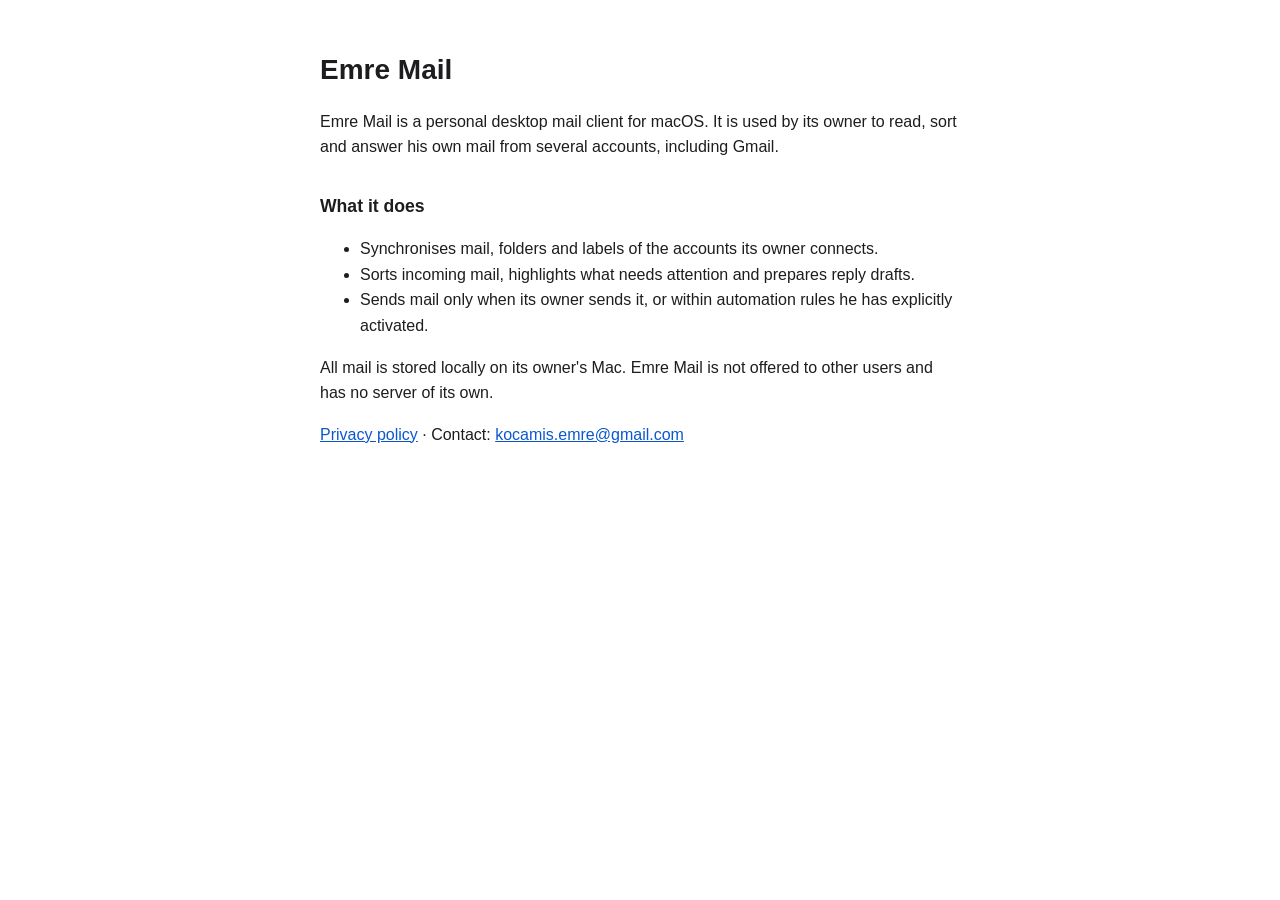
==== index.html @ 2b45ede6 "Emre Mail homepage and privacy policy" ====
<!doctype html>
<html lang="en">
<head>
<meta charset="utf-8">
<meta name="viewport" content="width=device-width, initial-scale=1">
<title>Emre Mail</title>
<meta name="description" content="Emre Mail is a personal desktop mail client for macOS.">
<link rel="stylesheet" href="style.css">
</head>
<body>
<main>
  <h1>Emre Mail</h1>
  <p>Emre Mail is a personal desktop mail client for macOS. It is used by its owner to read, sort and answer his own mail from several accounts, including Gmail.</p>
  <h2>What it does</h2>
  <ul>
    <li>Synchronises mail, folders and labels of the accounts its owner connects.</li>
    <li>Sorts incoming mail, highlights what needs attention and prepares reply drafts.</li>
    <li>Sends mail only when its owner sends it, or within automation rules he has explicitly activated.</li>
  </ul>
  <p>All mail is stored locally on its owner's Mac. Emre Mail is not offered to other users and has no server of its own.</p>
  <p><a href="privacy/">Privacy policy</a> · Contact: <a href="mailto:kocamis.emre@gmail.com">kocamis.emre@gmail.com</a></p>
</main>
</body>
</html>
---- style.css ----
:root {
  color-scheme: light dark;
  --text: #1d1d1f;
  --muted: #5f6368;
  --link: #0b57d0;
  --background: #ffffff;
}
@media (prefers-color-scheme: dark) {
  :root {
    --text: #e8e8ed;
    --muted: #a1a1a6;
    --link: #8ab4f8;
    --background: #161618;
  }
}
body {
  margin: 0;
  background: var(--background);
  color: var(--text);
  font: 16px/1.6 -apple-system, BlinkMacSystemFont, "Segoe UI", sans-serif;
}
main {
  max-width: 40rem;
  margin: 0 auto;
  padding: 3rem 1rem;
}
h1 { font-size: 1.75rem; margin: 0 0 1rem; }
h2 { font-size: 1.1rem; margin: 2rem 0 0.5rem; }
a { color: var(--link); }
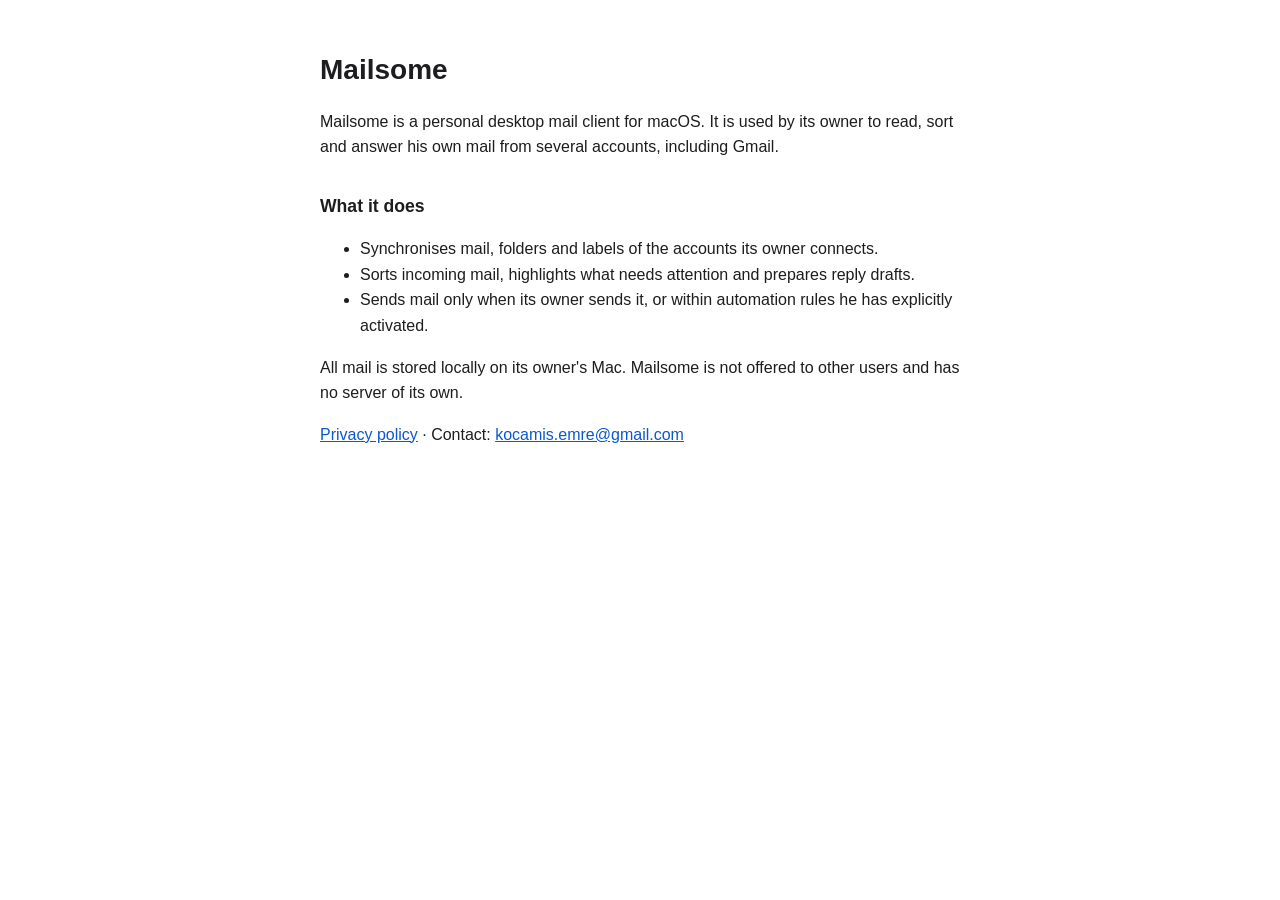
==== commit 9b9acea2: "Mailsome homepage and privacy policy The desktop client is now called Mailsome; only the name change" ====
--- a/index.html
+++ b/index.html
@@ -3,21 +3,21 @@
 <head>
 <meta charset="utf-8">
 <meta name="viewport" content="width=device-width, initial-scale=1">
-<title>Emre Mail</title>
-<meta name="description" content="Emre Mail is a personal desktop mail client for macOS.">
+<title>Mailsome</title>
+<meta name="description" content="Mailsome is a personal desktop mail client for macOS.">
 <link rel="stylesheet" href="style.css">
 </head>
 <body>
 <main>
-  <h1>Emre Mail</h1>
-  <p>Emre Mail is a personal desktop mail client for macOS. It is used by its owner to read, sort and answer his own mail from several accounts, including Gmail.</p>
+  <h1>Mailsome</h1>
+  <p>Mailsome is a personal desktop mail client for macOS. It is used by its owner to read, sort and answer his own mail from several accounts, including Gmail.</p>
   <h2>What it does</h2>
   <ul>
     <li>Synchronises mail, folders and labels of the accounts its owner connects.</li>
     <li>Sorts incoming mail, highlights what needs attention and prepares reply drafts.</li>
     <li>Sends mail only when its owner sends it, or within automation rules he has explicitly activated.</li>
   </ul>
-  <p>All mail is stored locally on its owner's Mac. Emre Mail is not offered to other users and has no server of its own.</p>
+  <p>All mail is stored locally on its owner's Mac. Mailsome is not offered to other users and has no server of its own.</p>
   <p><a href="privacy/">Privacy policy</a> · Contact: <a href="mailto:kocamis.emre@gmail.com">kocamis.emre@gmail.com</a></p>
 </main>
 </body>
